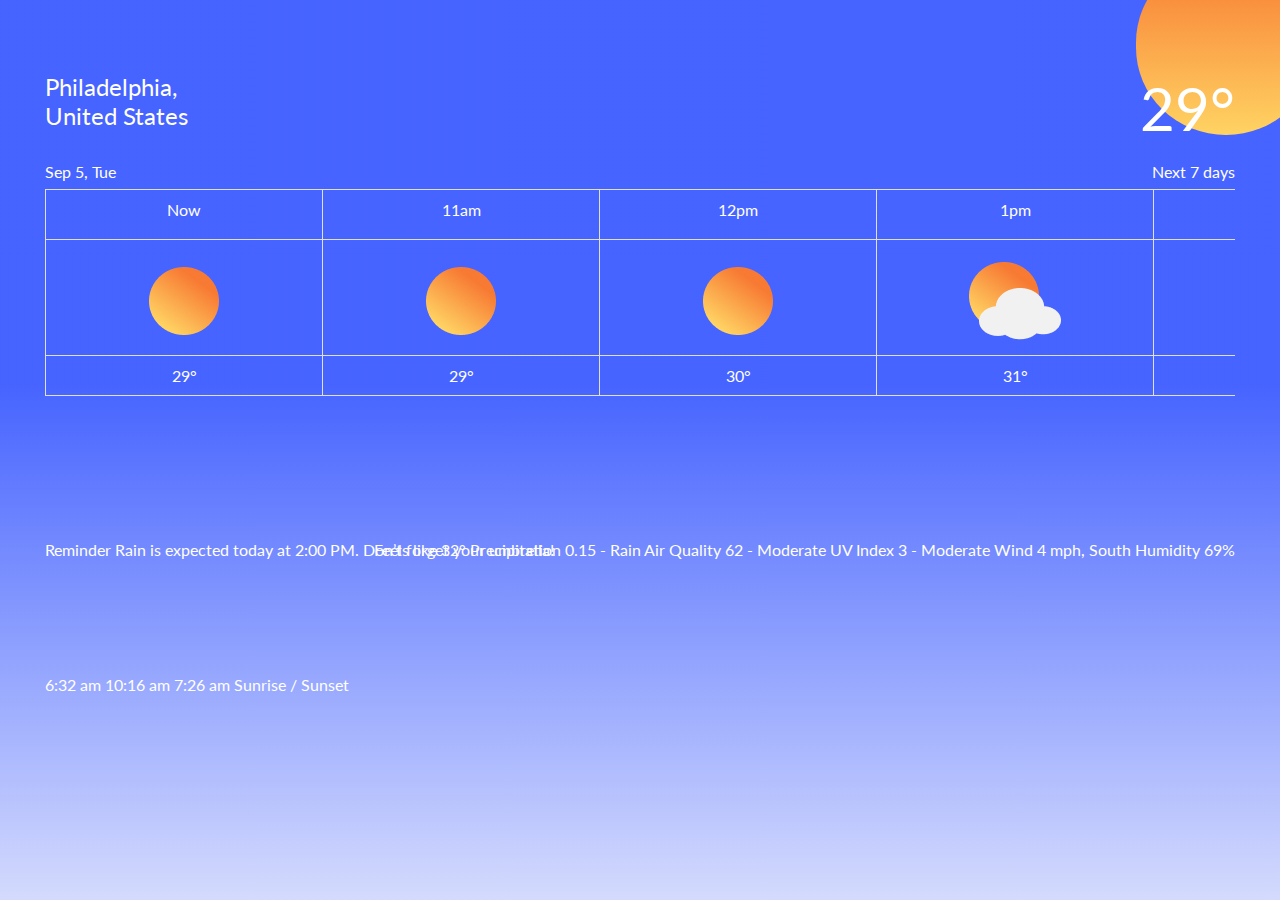
==== index.html @ 4eaeb4f3 "transfer repo" ====
<!DOCTYPE html>
<html lang="en">
<head>
    <meta charset="UTF-8">
    <meta name="viewport" content="width=device-width, initial-scale=1.0">
    <title>Weather App Prototype</title>
    <link rel="stylesheet" type="text/css" href="index.css">
    <link href='https://fonts.googleapis.com/css?family=Lato' rel='stylesheet'>
</head>

<body>
<div class="bg">
    <span class="sun"></span>
    <div id="loc">
        Philadelphia,<br>
        United States
    </div>
    <div id="tem">
        29°
    </div>
    <div id="CurDate">
        Sep 5, Tue
    </div>
    <div id="NextDays">
        Next 7 days
    </div>

    <div class="table-container">
        <table>
            <!-- You can replicate the pattern for 24 groups. For brevity, I'll show a smaller number -->
            <tr>
                <td>Now</td>
                <td>11am</td>
                <td>12pm</td>
                <td>1pm</td>
                <td>2pm</td>
                <!-- ... -->
            </tr>
            <tr>
                <td><img src="images/sunny.png" alt="Current Weather"></td>
                <td><img src="images/sunny.png" alt="11am Weather"></td>
                <td><img src="images/sunny.png" alt="12pm Weather"></td>
                <td><img src="images/cloudy.png" alt="1pm Weather"></td>
                <td><img src="images/raining.png" alt="2pm Weather"></td>
                <!-- ... -->
            </tr>
            <tr>
                <td>29°</td>
                <td>29°</td>
                <td>30°</td>
                <td>31°</td>
                <td>28°</td>
                <!-- ... -->
            </tr>
        </table>
    </div>

    <div class="Module2">
        Reminder
        Rain is expected today at 2:00 PM.
        Don’t forget your umbrella!
    </div>

    <div class="Module3">
        Feels like 32°
        Precipitation 0.15 - Rain
        Air Quality 62 - Moderate
        UV Index 3 - Moderate
        Wind 4 mph, South
        Humidity 69%
    </div>

    <div class="Module4">
        6:32 am
        10:16 am
        7:26 am
        Sunrise / Sunset
    </div>

    <div class="cloud"></div>
</div>
</body>
</html>
---- index.css ----
body {
    margin: 0;
    padding: 0;
    color: white;
    font-family: 'Lato';
}

.bg {
    background: linear-gradient(180deg, rgb(70.13, 99.71, 255) 42.71%, rgba(0, 38.93, 243.31, 0.17)100%); 
    width: 100vw;
    height: 100vh;
}

.sun {
    position: absolute;
    height: 20vh;
    width: 20vh;
    background: linear-gradient(180deg, rgb(247.56, 121.47, 50.54) 0%, rgb(255, 211.27, 98.81) 100%);
    border-radius: 96.5px/93.5px;
    right: -4vh;
    top: -5vh;
}

#loc {
    position: absolute;
    top: 8vh;
    left: 5vh;
    font-size: 24px;
}

#tem {
    position: absolute;
    top: 8vh;
    right: 5vh;
    font-size: 60px;
}

#CurDate {
    position: absolute;
    top: 18vh;
    left: 5vh;
}

#NextDays {
    position: absolute;
    top: 18vh;
    right: 5vh;
}

.table-container {
    position: absolute;
    top: 21vh;
    right: 5vh;
    left: 5vh; /* to balance the left and right margin/padding */
    overflow-x: auto;
}

table {
    border-collapse: collapse;
    width: auto;
}

td {
    border: 1px solid #e0e0e0;
    text-align: center;
    vertical-align: middle;
    padding: 10px;
    min-width: 20vw;
}

tr:nth-child(1) td {
    padding-bottom: 20px;
}

tr:nth-child(2) td {
    padding-top: 20px;
    padding-bottom: 10px;
}

tr:nth-child(3) td {
    padding-top: 10px;
}

img {
    max-width: 100%;
    height: auto;
    position: static; /* to overwrite the absolute position defined in your original CSS */
}

.Module2 {
    position: absolute;
    top: 60vh;
    left: 5vh;
}

.Module3 {
    position: absolute;
    top: 60vh;
    right: 5vh;
}

.Module4 {
    position: absolute;
    top: 75vh;
    left: 5vh;
}
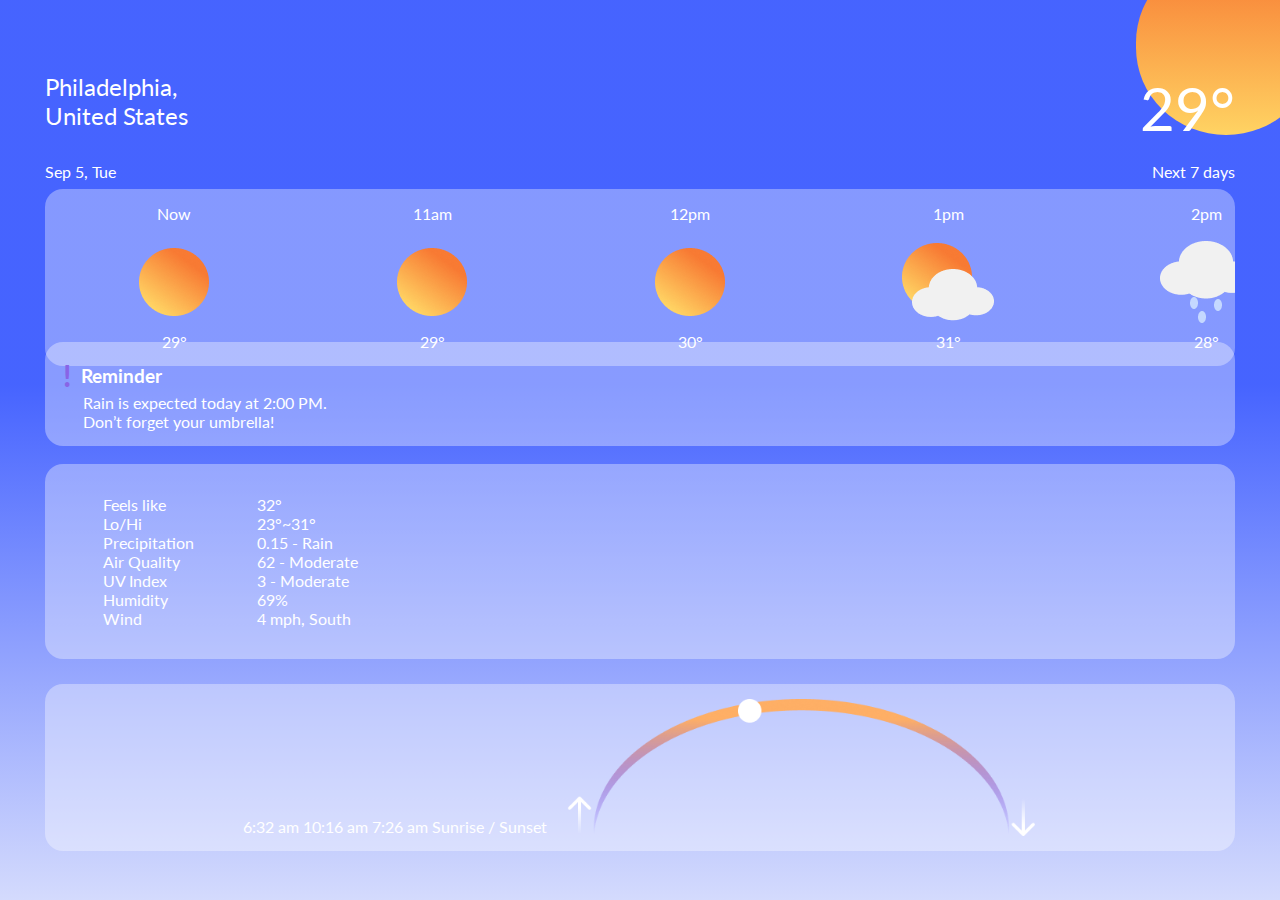
==== commit be91df76: "modules" ====
--- a/index.html
+++ b/index.html
@@ -56,28 +56,60 @@
     </div>
 
     <div class="Module2">
-        Reminder
-        Rain is expected today at 2:00 PM.
-        Don’t forget your umbrella!
+        <div id = "TitlenMark">
+            <div id = "Emphasize">
+                ! 
+            </div>
+            <div id = "Etitle">
+                Reminder
+            </div>
+        </div>
+        <div id = "RemindContent">
+            Rain is expected today at 2:00 PM. </br>Don’t forget your umbrella!</div>
+        
     </div>
 
     <div class="Module3">
-        Feels like 32°
-        Precipitation 0.15 - Rain
-        Air Quality 62 - Moderate
-        UV Index 3 - Moderate
-        Wind 4 mph, South
-        Humidity 69%
+        <ul>
+            <li>
+                <span>Feels like</span>
+                <span> 32°</span>
+            </li>
+            <li>
+                <span>Lo/Hi</span>
+                <span>23°~31°</span>
+            </li>
+            <li>
+                <span>Precipitation</span>
+                <span>0.15 - Rain</span>
+            </li>  
+            <li>
+                <span>Air Quality</span>
+                <span>62 - Moderate</span>
+            </li>
+            <li>
+                <span>UV Index</span>
+                <span>3 - Moderate</span>
+            </li>
+            <li>
+                <span>Humidity</span>
+                <span>69%</span>
+            </li>
+            <li>
+                <span>Wind</span>
+                <span>4 mph, South</span>
+            </li>
+        </ul>
     </div>
 
     <div class="Module4">
+
+        <img id = "SunTime" src="images/gradient.png">
         6:32 am
         10:16 am
         7:26 am
         Sunrise / Sunset
     </div>
-
-    <div class="cloud"></div>
 </div>
 </body>
 </html>
--- a/index.css
+++ b/index.css
@@ -2,7 +2,7 @@
     margin: 0;
     padding: 0;
     color: white;
-    font-family: 'Lato';
+    font-family: 'Lato'; 
 }
 
 .bg {
@@ -49,10 +49,19 @@
 
 .table-container {
     position: absolute;
+    
     top: 21vh;
     right: 5vh;
     left: 5vh; /* to balance the left and right margin/padding */
     overflow-x: auto;
+    -ms-overflow-style: none;
+    scrollbar-width: none;
+    background-color: rgba(255, 255, 255, 0.345);
+    border-radius: 18px;
+}
+
+.table-container::-webkit-scrollbar {
+    display: none; 
 }
 
 table {
@@ -61,46 +70,127 @@
 }
 
 td {
-    border: 1px solid #e0e0e0;
+    border: none;
     text-align: center;
     vertical-align: middle;
-    padding: 10px;
+    padding: 1px;
     min-width: 20vw;
 }
 
 tr:nth-child(1) td {
-    padding-bottom: 20px;
+    padding-top: 15px;
+    padding-bottom: 15px;
 }
 
 tr:nth-child(2) td {
-    padding-top: 20px;
-    padding-bottom: 10px;
+    padding-top: 3px;
+    padding-bottom: 2px;
 }
 
 tr:nth-child(3) td {
-    padding-top: 10px;
+    padding-top: 4px;
+    padding-bottom: 15px;
 }
 
 img {
-    max-width: 100%;
+    max-width:40%;
     height: auto;
     position: static; /* to overwrite the absolute position defined in your original CSS */
 }
 
 .Module2 {
     position: absolute;
-    top: 60vh;
-    left: 5vh;
+    top: 38vh;
+    right: 5vh;
+    left: 5vh; /* to balance the left and right margin/padding */
+    background-color: rgba(255, 255, 255, 0.355);
+    border-radius: 18px;
+    padding-left: 18px;
+    padding-bottom: 15px;
+    padding-top: 15px;
+}
+
+#TitlenMark {
+    display: flex;       /* Make the container a flex container */
+    align-items: center; /* Center items vertically */
+
+}
+
+#Emphasize {
+    /* Styles for the "!" can be adjusted here, for example */
+    font-size: 24px;
+    /* margin-right: 10px;  */
+    font-size: 30px;
+    color: #8964e6; /* Some spacing between "!" and "Reminder" */
+    font-weight: bold;
+}
+
+#Etitle {
+    /* Styles specific for the "Reminder" title can be added here */
+    padding-left: 10px;
+    font-size: larger;
+    font-weight: bold;
+}
+
+#RemindContent {
+    align-self: flex-start;  /* Align this to the start of its container */
+    margin-left: 10px;       /* Same margin-left as the #Emphasize to align it with the #Etitle */
+    padding-left: 10px;
 }
 
 .Module3 {
     position: absolute;
-    top: 60vh;
+    top: 51.5vh;
     right: 5vh;
+    left: 5vh; 
+    background-color: rgba(255, 255, 255, 0.355);
+    border-radius: 18px;
+    padding-left: 18px;
+    padding-bottom: 15px;
+    padding-top: 15px;
+}
+
+ul {
+    list-style-type:none;
+}
+
+li span {
+    display:inline-block;
+    width:150px;
 }
 
 .Module4 {
     position: absolute;
-    top: 75vh;
-    left: 5vh;
+    top: 76vh;
+    right: 5vh;
+    left: 5vh; 
+    background-color: rgba(255, 255, 255, 0.355);
+    border-radius: 18px;
+    padding-left: 18px;
+    padding-bottom: 15px;
+    padding-top: 15px;
+    display: flex;       /* Convert to flex container */
+    align-items: flex-end; /* Align items to the bottom */
+    justify-content: center; 
 }
+
+
+#SunTime {
+    width: 200%;       /* Adjust this to your preferred size */
+    height: auto;     /* This will maintain the image's aspect ratio */
+    margin: 0 20px;   /* Adding some spacing between the image and the times */
+}
+
+
+
+.Module4 > span:nth-child(2) { /* targeting 6:32 am */
+    order: 1; /* this ensures it's to the left */
+}
+
+.Module4 > span:nth-child(3) { /* targeting 7:26 am */
+    order: 3; /* this ensures it's to the right */
+}
+
+#SunTime {
+    order: 2; /* this ensures the image stays in the middle */
+}
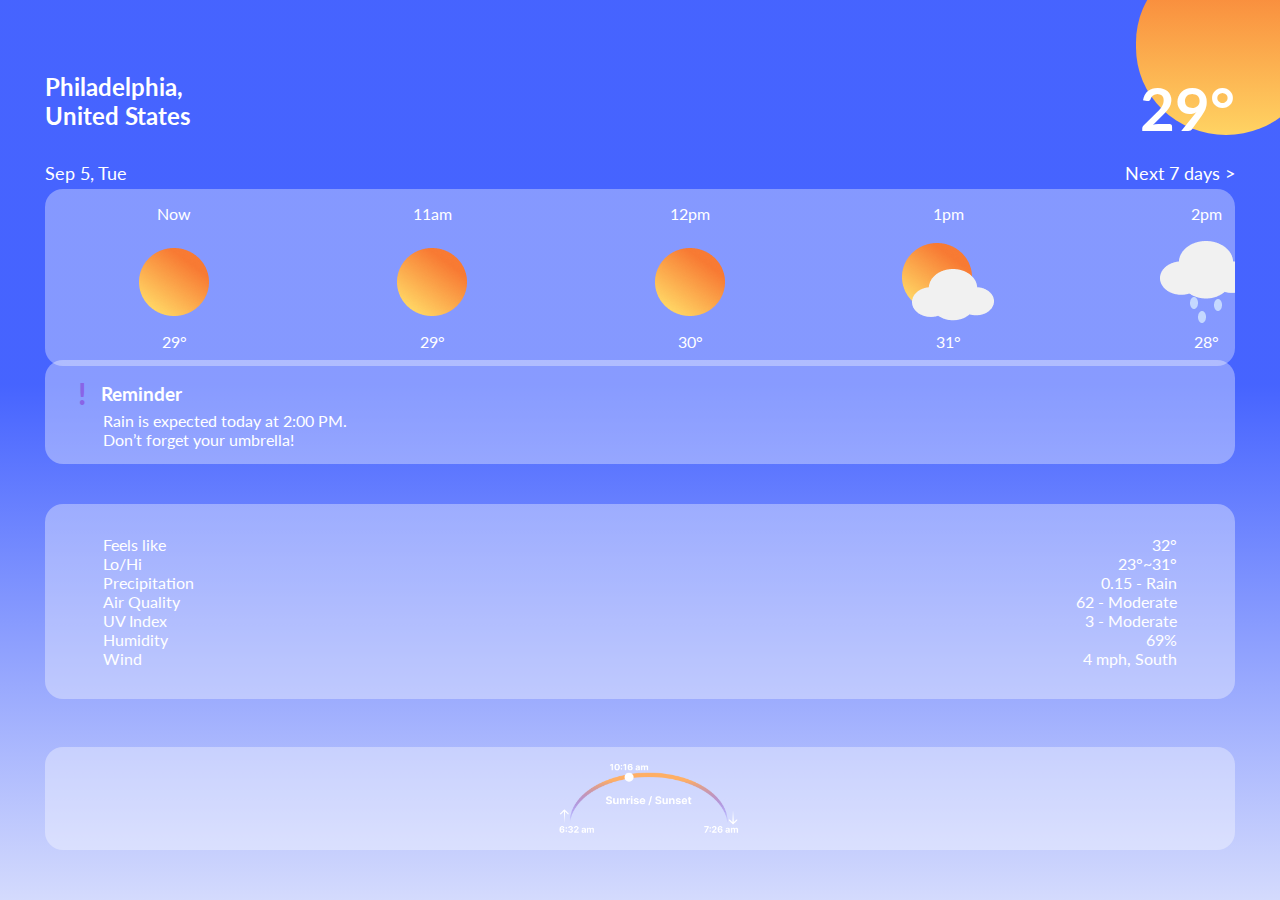
==== commit 5c40afc5: "rearrange" ====
--- a/index.html
+++ b/index.html
@@ -22,19 +22,24 @@
         Sep 5, Tue
     </div>
     <div id="NextDays">
-        Next 7 days
+        Next 7 days >
     </div>
 
-    <div class="table-container">
+    <div class="Module1">
         <table>
-            <!-- You can replicate the pattern for 24 groups. For brevity, I'll show a smaller number -->
             <tr>
                 <td>Now</td>
                 <td>11am</td>
                 <td>12pm</td>
                 <td>1pm</td>
                 <td>2pm</td>
-                <!-- ... -->
+                <td>3pm</td>
+                <td>4pm</td>
+                <td>5pm</td>
+                <td>6pm</td>
+                <td>7pm</td>
+                <td>8pm</td>
+                <td>9pm</td>
             </tr>
             <tr>
                 <td><img src="images/sunny.png" alt="Current Weather"></td>
@@ -42,7 +47,13 @@
                 <td><img src="images/sunny.png" alt="12pm Weather"></td>
                 <td><img src="images/cloudy.png" alt="1pm Weather"></td>
                 <td><img src="images/raining.png" alt="2pm Weather"></td>
-                <!-- ... -->
+                <td><img src = "images/raining.png" alt="3pm Weather"></td>
+                <td><img src = "images/raining.png" alt="4pm Weather"></td>
+                <td><img src = "images/raining.png" alt="5pm Weather"></td>
+                <td><img src = "images/raining.png" alt="6pm Weather"></td>
+                <td><img src = "images/cloudy.png" alt="7pm Weather"></td>
+                <td><img src = "images/cloudy.png" alt="8pm Weather"></td>
+                <td><img src = "images/cloudy.png" alt="9pm Weather"></td>
             </tr>
             <tr>
                 <td>29°</td>
@@ -50,7 +61,13 @@
                 <td>30°</td>
                 <td>31°</td>
                 <td>28°</td>
-                <!-- ... -->
+                <td>28°</td>
+                <td>27°</td>
+                <td>26°</td>
+                <td>25°</td>
+                <td>23°</td>
+                <td>23°</td>
+                <td>23°</td>
             </tr>
         </table>
     </div>
@@ -105,10 +122,10 @@
     <div class="Module4">
 
         <img id = "SunTime" src="images/gradient.png">
-        6:32 am
+        <!-- 6:32 am
         10:16 am
         7:26 am
-        Sunrise / Sunset
+        Sunrise / Sunset -->
     </div>
 </div>
 </body>
--- a/index.css
+++ b/index.css
@@ -3,12 +3,14 @@
     padding: 0;
     color: white;
     font-family: 'Lato'; 
+    overflow: hidden;
 }
 
 .bg {
     background: linear-gradient(180deg, rgb(70.13, 99.71, 255) 42.71%, rgba(0, 38.93, 243.31, 0.17)100%); 
     width: 100vw;
     height: 100vh;
+    overflow: hidden;
 }
 
 .sun {
@@ -26,6 +28,7 @@
     top: 8vh;
     left: 5vh;
     font-size: 24px;
+    font-weight:bolder;
 }
 
 #tem {
@@ -33,26 +36,28 @@
     top: 8vh;
     right: 5vh;
     font-size: 60px;
+    font-weight: bold;
 }
 
 #CurDate {
     position: absolute;
     top: 18vh;
     left: 5vh;
+    font-size: large;
 }
 
 #NextDays {
     position: absolute;
     top: 18vh;
     right: 5vh;
-}
-
-.table-container {
-    position: absolute;
-    
+    font-size: large;
+}
+
+.Module1 {
+    position: absolute;
     top: 21vh;
     right: 5vh;
-    left: 5vh; /* to balance the left and right margin/padding */
+    left: 5vh;
     overflow-x: auto;
     -ms-overflow-style: none;
     scrollbar-width: none;
@@ -60,7 +65,7 @@
     border-radius: 18px;
 }
 
-.table-container::-webkit-scrollbar {
+.Module1::-webkit-scrollbar {
     display: none; 
 }
 
@@ -95,14 +100,14 @@
 img {
     max-width:40%;
     height: auto;
-    position: static; /* to overwrite the absolute position defined in your original CSS */
+    position: static;
 }
 
 .Module2 {
     position: absolute;
-    top: 38vh;
-    right: 5vh;
-    left: 5vh; /* to balance the left and right margin/padding */
+    top: 40vh;
+    right: 5vh;
+    left: 5vh; 
     background-color: rgba(255, 255, 255, 0.355);
     border-radius: 18px;
     padding-left: 18px;
@@ -111,41 +116,40 @@
 }
 
 #TitlenMark {
-    display: flex;       /* Make the container a flex container */
-    align-items: center; /* Center items vertically */
+    display: flex;       
+    align-items: center;
 
 }
 
 #Emphasize {
-    /* Styles for the "!" can be adjusted here, for example */
     font-size: 24px;
-    /* margin-right: 10px;  */
     font-size: 30px;
-    color: #8964e6; /* Some spacing between "!" and "Reminder" */
+    color: #8964e6; 
     font-weight: bold;
+    padding-left: 15px;
 }
 
 #Etitle {
-    /* Styles specific for the "Reminder" title can be added here */
-    padding-left: 10px;
+    padding-left: 15px;
     font-size: larger;
     font-weight: bold;
 }
 
 #RemindContent {
-    align-self: flex-start;  /* Align this to the start of its container */
-    margin-left: 10px;       /* Same margin-left as the #Emphasize to align it with the #Etitle */
-    padding-left: 10px;
+    align-self: flex-start; 
+    margin-left: 10px;
+    padding-left:30px;
 }
 
 .Module3 {
     position: absolute;
-    top: 51.5vh;
+    top: 56vh;
     right: 5vh;
     left: 5vh; 
     background-color: rgba(255, 255, 255, 0.355);
     border-radius: 18px;
     padding-left: 18px;
+    padding-right: 58px;
     padding-bottom: 15px;
     padding-top: 15px;
 }
@@ -154,14 +158,24 @@
     list-style-type:none;
 }
 
-li span {
-    display:inline-block;
-    width:150px;
-}
+.Module3 li {
+    display: flex;
+    justify-content: space-between;
+}
+
+.Module3 li span:first-child {
+    width: 50%;
+}
+
+.Module3 li span:last-child {
+    width: 45%;
+    text-align: right;
+}
+
 
 .Module4 {
     position: absolute;
-    top: 76vh;
+    top: 83vh;
     right: 5vh;
     left: 5vh; 
     background-color: rgba(255, 255, 255, 0.355);
@@ -169,28 +183,28 @@
     padding-left: 18px;
     padding-bottom: 15px;
     padding-top: 15px;
-    display: flex;       /* Convert to flex container */
-    align-items: flex-end; /* Align items to the bottom */
+    display: flex;
+    align-items: flex-end;
     justify-content: center; 
 }
 
 
 #SunTime {
-    width: 200%;       /* Adjust this to your preferred size */
-    height: auto;     /* This will maintain the image's aspect ratio */
-    margin: 0 20px;   /* Adding some spacing between the image and the times */
-}
-
-
-
-.Module4 > span:nth-child(2) { /* targeting 6:32 am */
-    order: 1; /* this ensures it's to the left */
-}
-
-.Module4 > span:nth-child(3) { /* targeting 7:26 am */
-    order: 3; /* this ensures it's to the right */
-}
-
-#SunTime {
-    order: 2; /* this ensures the image stays in the middle */
-}
+    width: 20vh;
+    height: auto;
+}
+
+
+
+.Module4 > span:nth-child(2) {
+    order: 1;
+}
+
+.Module4 > span:nth-child(3) {
+    order: 3;
+}
+
+/* #SunTime {
+    order: 2;
+} */
+
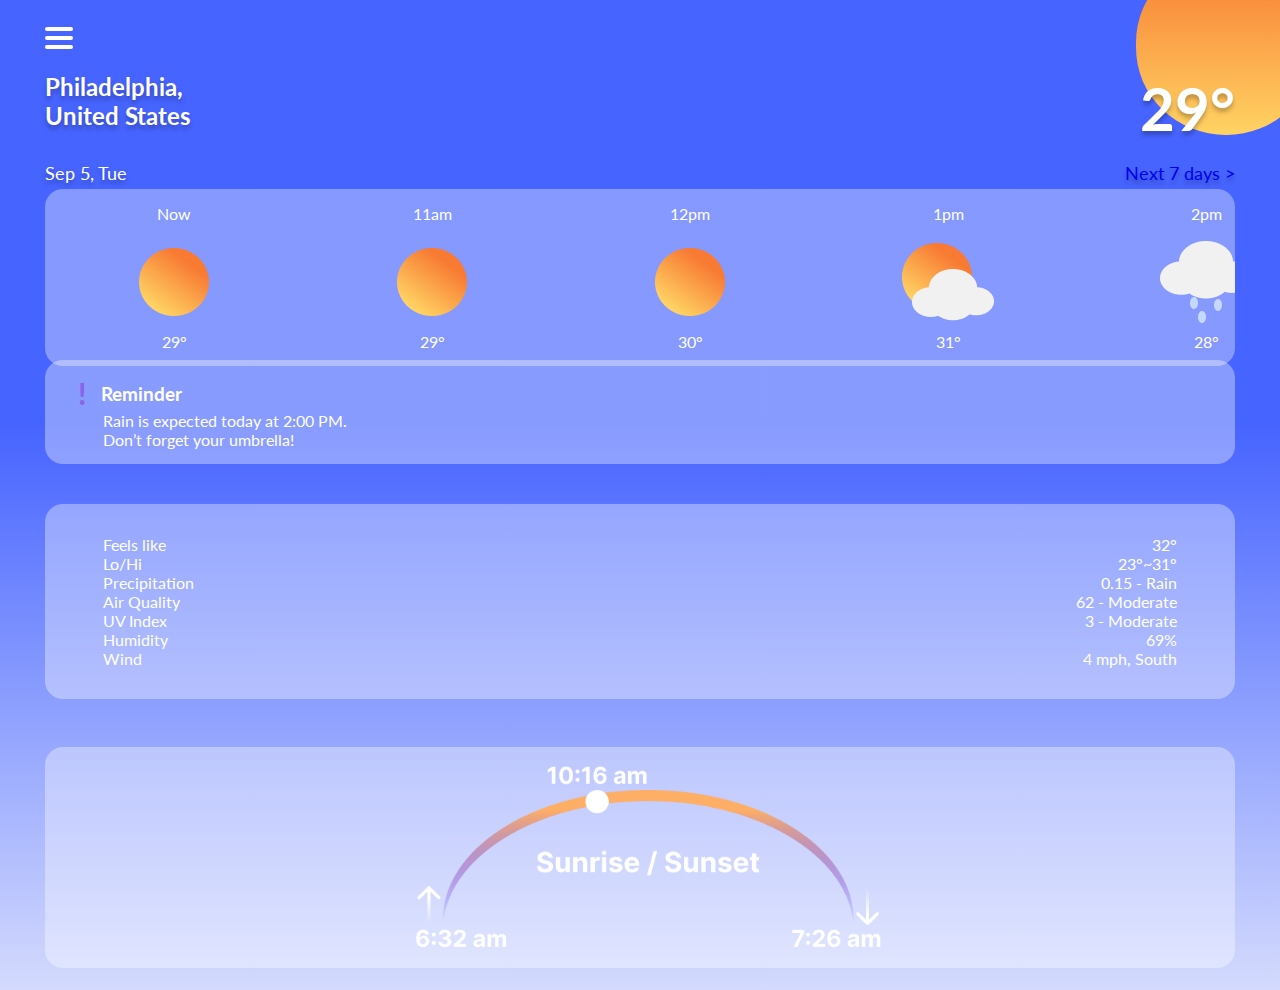
==== commit 693f4e09: "scrollable" ====
--- a/index.html
+++ b/index.html
@@ -10,6 +10,9 @@
 
 <body>
 <div class="bg">
+    <span class = "menuBar1"></span>
+    <span class = "menuBar2"></span>
+    <span class = "menuBar3"></span>
     <span class="sun"></span>
     <div id="loc">
         Philadelphia,<br>
@@ -22,7 +25,7 @@
         Sep 5, Tue
     </div>
     <div id="NextDays">
-        Next 7 days >
+        <a href="https://weather.com/weather/tenday/l/Philadelphia+PA?canonicalCityId=aa0f46aff5c7ee96eb5fdea10c53c77c9578eb071854d7f04ae0a7aa517772ab">Next 7 days ></a> 
     </div>
 
     <div class="Module1">
--- a/index.css
+++ b/index.css
@@ -3,15 +3,49 @@
     padding: 0;
     color: white;
     font-family: 'Lato'; 
-    overflow: hidden;
+    /* overflow: hidden; */
 }
 
 .bg {
     background: linear-gradient(180deg, rgb(70.13, 99.71, 255) 42.71%, rgba(0, 38.93, 243.31, 0.17)100%); 
     width: 100vw;
-    height: 100vh;
-    overflow: hidden;
-}
+    height: 110vh;
+    /* overflow: hidden; */
+    position: absolute;
+}
+
+.menuBar1 {
+width: 28px;
+position: absolute;
+height: 4px;
+border-radius: 7px;
+background: #FFFFFF;
+top: 3vh;
+left: 5vh;
+cursor: pointer;
+}
+
+.menuBar2 {
+width: 28px;
+position: absolute;
+height: 4px;
+border-radius: 7px;
+background: #FFFFFF;
+top: 4vh;
+left: 5vh;
+cursor: pointer;
+}
+
+.menuBar3 {
+    width: 28px;
+    position: absolute;
+    height: 4px;
+    border-radius: 7px;
+    background: #FFFFFF;
+    top: 5vh;
+    left: 5vh;
+    cursor: pointer;
+    }
 
 .sun {
     position: absolute;
@@ -29,6 +63,7 @@
     left: 5vh;
     font-size: 24px;
     font-weight:bolder;
+    text-shadow: 0px 4px 4px #00000040;
 }
 
 #tem {
@@ -37,6 +72,7 @@
     right: 5vh;
     font-size: 60px;
     font-weight: bold;
+    text-shadow: 0px 4px 4px #00000040;
 }
 
 #CurDate {
@@ -44,6 +80,7 @@
     top: 18vh;
     left: 5vh;
     font-size: large;
+    text-shadow: 0px 4px 4px #00000040;
 }
 
 #NextDays {
@@ -51,6 +88,19 @@
     top: 18vh;
     right: 5vh;
     font-size: large;
+    text-shadow: 0px 4px 4px #00000040;
+    
+    color: white;
+}
+#NextDays a {
+    text-decoration: none; 
+}
+
+#NextDays a:hover, 
+#NextDays a:visited, 
+#NextDays a:focus, 
+#NextDays a:active {
+    color: white;
 }
 
 .Module1 {
@@ -63,6 +113,7 @@
     scrollbar-width: none;
     background-color: rgba(255, 255, 255, 0.345);
     border-radius: 18px;
+    box-shadow: inset 0px -6px 8px #41414140, 0px, 4px, 4px #00000040;
 }
 
 .Module1::-webkit-scrollbar {
@@ -190,7 +241,8 @@
 
 
 #SunTime {
-    width: 20vh;
+    position: relative;
+    width: 60vh;
     height: auto;
 }
 
